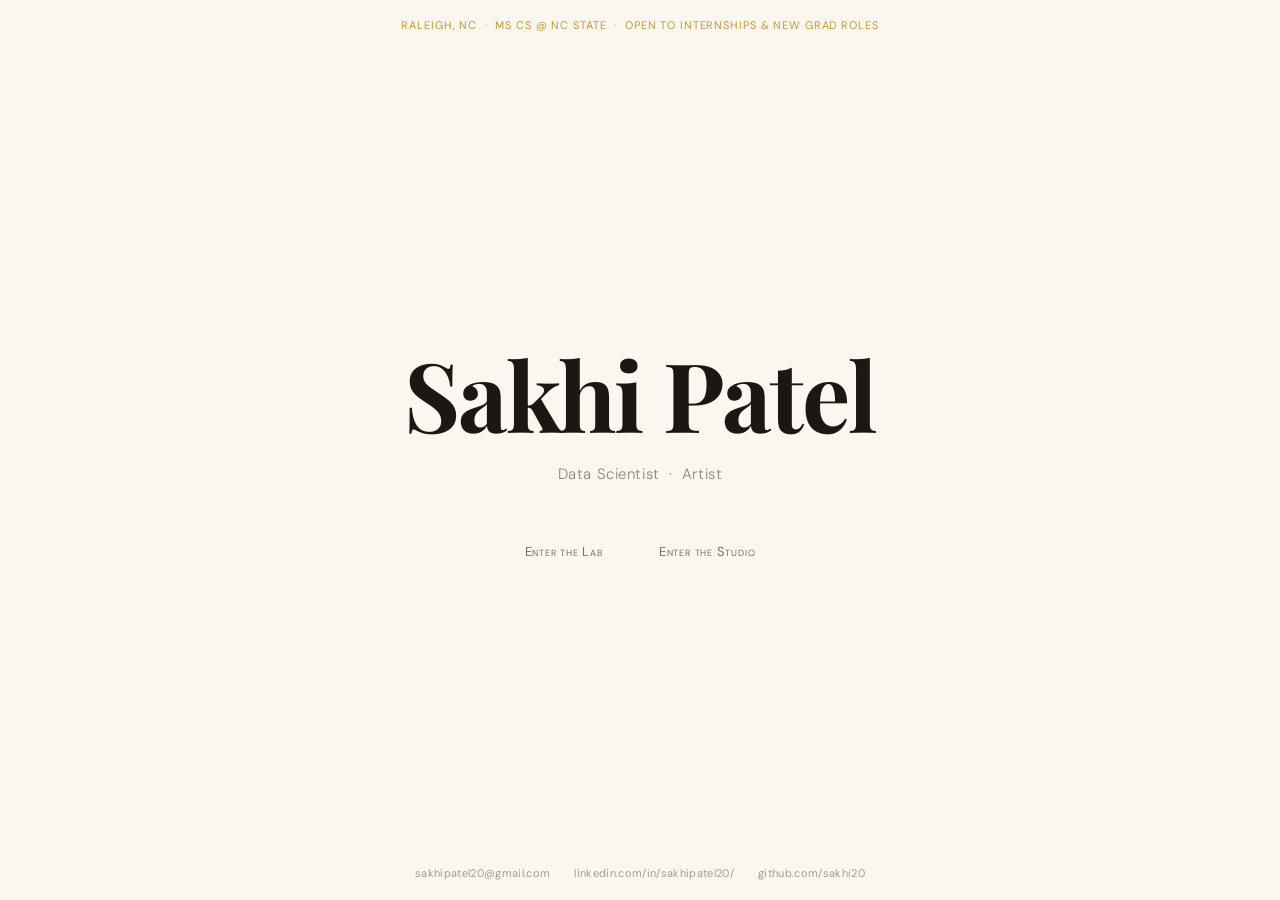
==== index.html @ 4ef80c98 "Initial portfolio site — landing, lab, studio Three-world static portfolio: typographic landing page" ====
<!DOCTYPE html>
<html lang="en">
<head>
  <meta charset="UTF-8" />
  <meta name="viewport" content="width=device-width, initial-scale=1.0" />
  <title>Sakhi Patel</title>

  <!-- Preload fonts -->
  <link rel="preconnect" href="https://fonts.googleapis.com" />
  <link rel="preconnect" href="https://fonts.gstatic.com" crossorigin />
  <link
    rel="preload"
    as="style"
    href="https://fonts.googleapis.com/css2?family=Playfair+Display:wght@400;700&family=DM+Sans:wght@300;400;500&display=swap"
  />
  <link
    href="https://fonts.googleapis.com/css2?family=Playfair+Display:wght@400;700&family=DM+Sans:wght@300;400;500&display=swap"
    rel="stylesheet"
  />

  <link rel="stylesheet" href="./css/base.css" />
  <link rel="stylesheet" href="./css/landing.css" />
</head>
<body>

  <!-- Page transition overlay -->
  <div class="page-overlay" id="page-overlay"></div>

  <!-- Status bar -->
  <header class="status-bar">
    Raleigh, NC &nbsp;·&nbsp; MS CS @ NC State &nbsp;·&nbsp; Open to Internships &amp; New Grad Roles
  </header>

  <!-- Main content -->
  <main class="landing-main">
    <h1 class="landing-name" id="landing-name">Sakhi Patel</h1>
    <p class="landing-subtitle" id="landing-subtitle">Data Scientist &nbsp;·&nbsp; Artist</p>

    <nav class="landing-nav" id="landing-nav">
      <a
        href="./lab.html"
        class="landing-nav-link"
        id="link-lab"
        data-dest="lab"
      >Enter the Lab</a>
      <a
        href="./studio.html"
        class="landing-nav-link"
        id="link-studio"
        data-dest="studio"
      >Enter the Studio</a>
    </nav>
  </main>

  <!-- Footer -->
  <footer class="landing-footer">
    <a href="mailto:sakhipatel20@gmail.com">sakhipatel20@gmail.com</a>
    <a href="https://linkedin.com/in/sakhipatel20/" target="_blank" rel="noopener">linkedin.com/in/sakhipatel20/</a>
    <a href="https://github.com/sakhi20" target="_blank" rel="noopener">github.com/sakhi20</a>
  </footer>

  <!-- GSAP -->
  <script src="https://cdnjs.cloudflare.com/ajax/libs/gsap/3.12.2/gsap.min.js"></script>
  <script src="./js/landing.js"></script>
</body>
</html>
---- css/base.css ----
/* ─── CSS Custom Properties ─────────────────────────────────────────────── */
:root {
  /* Shared */
  --gold: #C49A2A;
  --gold-faint: rgba(196, 154, 42, 0.15);
  --gold-border: rgba(196, 154, 42, 0.2);

  /* Landing */
  --landing-bg: #FAF6F0;
  --landing-text: #1A1714;

  /* Lab */
  --lab-bg: #0D0C0B;
  --lab-card: #161514;
  --lab-text: #E8E0D0;
  --lab-muted: #9A9080;

  /* Studio */
  --studio-bg: #FDF0F0;
  --studio-card: #FFFFFF;
  --studio-text: #4A3535;
  --studio-muted: #B08080;
  --studio-accent: #C49A2A;
}

/* ─── Reset ─────────────────────────────────────────────────────────────── */
*, *::before, *::after {
  box-sizing: border-box;
  margin: 0;
  padding: 0;
}

html {
  scroll-behavior: smooth;
}

body {
  -webkit-font-smoothing: antialiased;
  -moz-osx-font-smoothing: grayscale;
  text-rendering: optimizeLegibility;
}

img {
  max-width: 100%;
  display: block;
}

a {
  text-decoration: none;
  color: inherit;
}

ul {
  list-style: none;
}

button {
  cursor: pointer;
  border: none;
  background: none;
  font: inherit;
}

/* ─── Shared Utilities ───────────────────────────────────────────────────── */
.gold-underline-link {
  position: relative;
  display: inline-block;
}

.gold-underline-link::after {
  content: '';
  position: absolute;
  bottom: -2px;
  left: 0;
  width: 100%;
  height: 1px;
  background: var(--gold);
  transform: scaleX(0);
  transform-origin: left;
  transition: transform 0.3s ease;
}

.gold-underline-link:hover::after {
  transform: scaleX(1);
}

/* ─── Scroll Reveal ──────────────────────────────────────────────────────── */
.reveal {
  opacity: 0;
  transform: translateY(24px);
  transition: opacity 0.6s ease, transform 0.6s ease;
}

.reveal.visible {
  opacity: 1;
  transform: translateY(0);
}
---- css/landing.css ----
/* ─── Landing Page ───────────────────────────────────────────────────────── */
body {
  background: var(--landing-bg);
  color: var(--landing-text);
  font-family: 'DM Sans', sans-serif;
  min-height: 100vh;
  overflow-x: hidden;
}

/* ─── Status Bar ─────────────────────────────────────────────────────────── */
.status-bar {
  position: fixed;
  top: 0;
  left: 0;
  right: 0;
  z-index: 100;
  display: flex;
  justify-content: center;
  padding: 18px 24px;
  font-size: 11px;
  font-weight: 400;
  letter-spacing: 0.08em;
  color: var(--gold);
  text-transform: uppercase;
}

/* ─── Main Content ───────────────────────────────────────────────────────── */
.landing-main {
  min-height: 100vh;
  display: flex;
  flex-direction: column;
  align-items: center;
  justify-content: center;
  text-align: center;
  padding: 80px 24px 80px;
}

/* ─── Name ───────────────────────────────────────────────────────────────── */
.landing-name {
  font-family: 'Playfair Display', serif;
  font-size: clamp(56px, 8vw, 96px);
  font-weight: 700;
  color: var(--landing-text);
  letter-spacing: -0.02em;
  line-height: 1.05;
  opacity: 0;
  transform: translateY(20px);
}

/* ─── Subtitle ───────────────────────────────────────────────────────────── */
.landing-subtitle {
  margin-top: 20px;
  font-size: 15px;
  font-weight: 300;
  color: rgba(26, 23, 20, 0.5);
  letter-spacing: 0.04em;
  opacity: 0;
  transform: translateY(20px);
}

/* ─── Navigation Links ───────────────────────────────────────────────────── */
.landing-nav {
  display: flex;
  gap: 56px;
  margin-top: 56px;
  opacity: 0;
  transform: translateY(20px);
}

.landing-nav-link {
  font-size: 13px;
  font-weight: 400;
  font-variant: small-caps;
  letter-spacing: 0.06em;
  color: rgba(26, 23, 20, 0.7);
  position: relative;
  transition: color 0.3s ease;
}

.landing-nav-link::after {
  content: '';
  position: absolute;
  bottom: -3px;
  left: 0;
  width: 100%;
  height: 1.5px;
  background: var(--gold);
  transform: scaleX(0);
  transform-origin: left;
  transition: transform 0.3s ease;
}

.landing-nav-link:hover {
  color: var(--gold);
}

.landing-nav-link:hover::after {
  transform: scaleX(1);
}

/* ─── Contact Footer ─────────────────────────────────────────────────────── */
.landing-footer {
  position: fixed;
  bottom: 0;
  left: 0;
  right: 0;
  display: flex;
  justify-content: center;
  gap: 24px;
  padding: 20px 24px;
  font-size: 11px;
  font-weight: 400;
  color: rgba(26, 23, 20, 0.4);
  letter-spacing: 0.03em;
}

.landing-footer a {
  color: inherit;
  transition: color 0.3s ease;
}

.landing-footer a:hover {
  color: var(--gold);
}

/* ─── Page Transition Overlay ────────────────────────────────────────────── */
.page-overlay {
  position: fixed;
  inset: 0;
  pointer-events: none;
  opacity: 0;
  z-index: 1000;
  transition: background 0.6s ease;
}

/* ─── Mobile ─────────────────────────────────────────────────────────────── */
@media (max-width: 768px) {
  .landing-nav {
    flex-direction: column;
    gap: 28px;
    align-items: center;
  }

  .landing-footer {
    flex-direction: column;
    align-items: center;
    gap: 8px;
  }
}
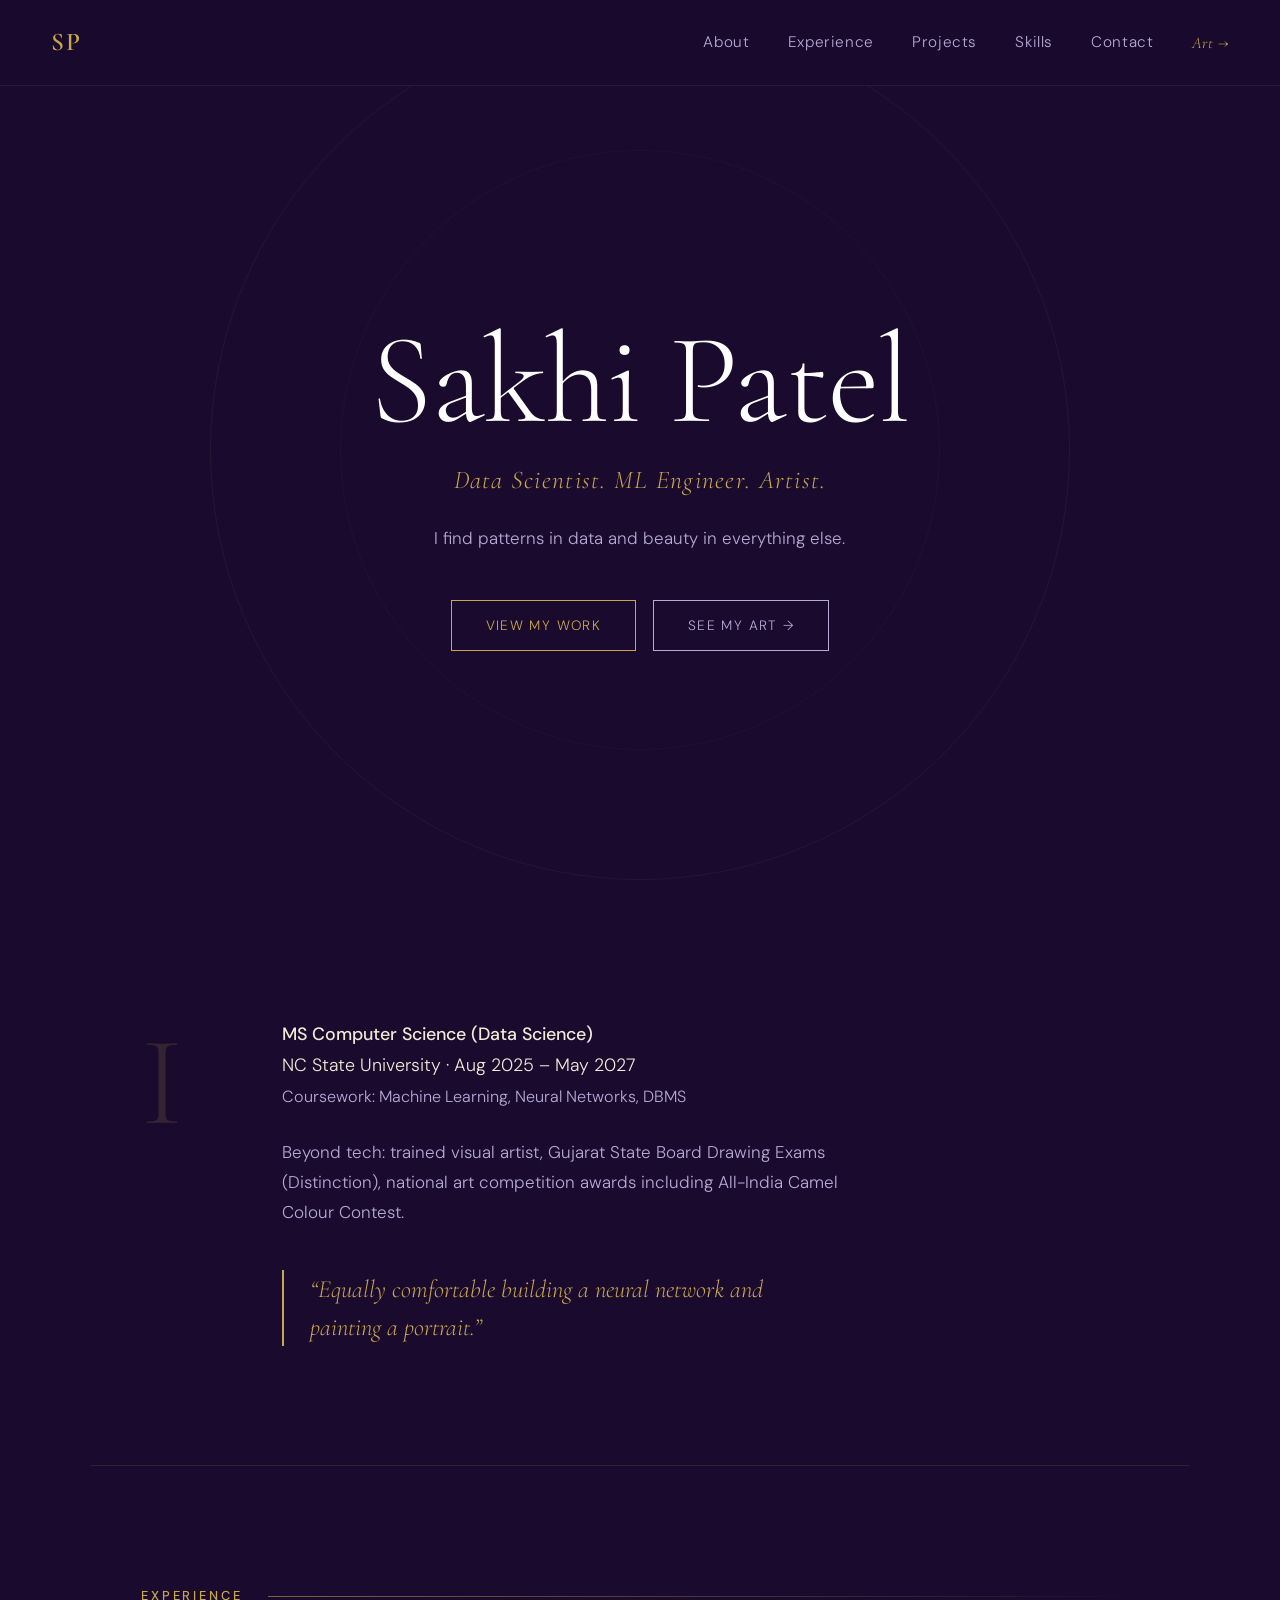
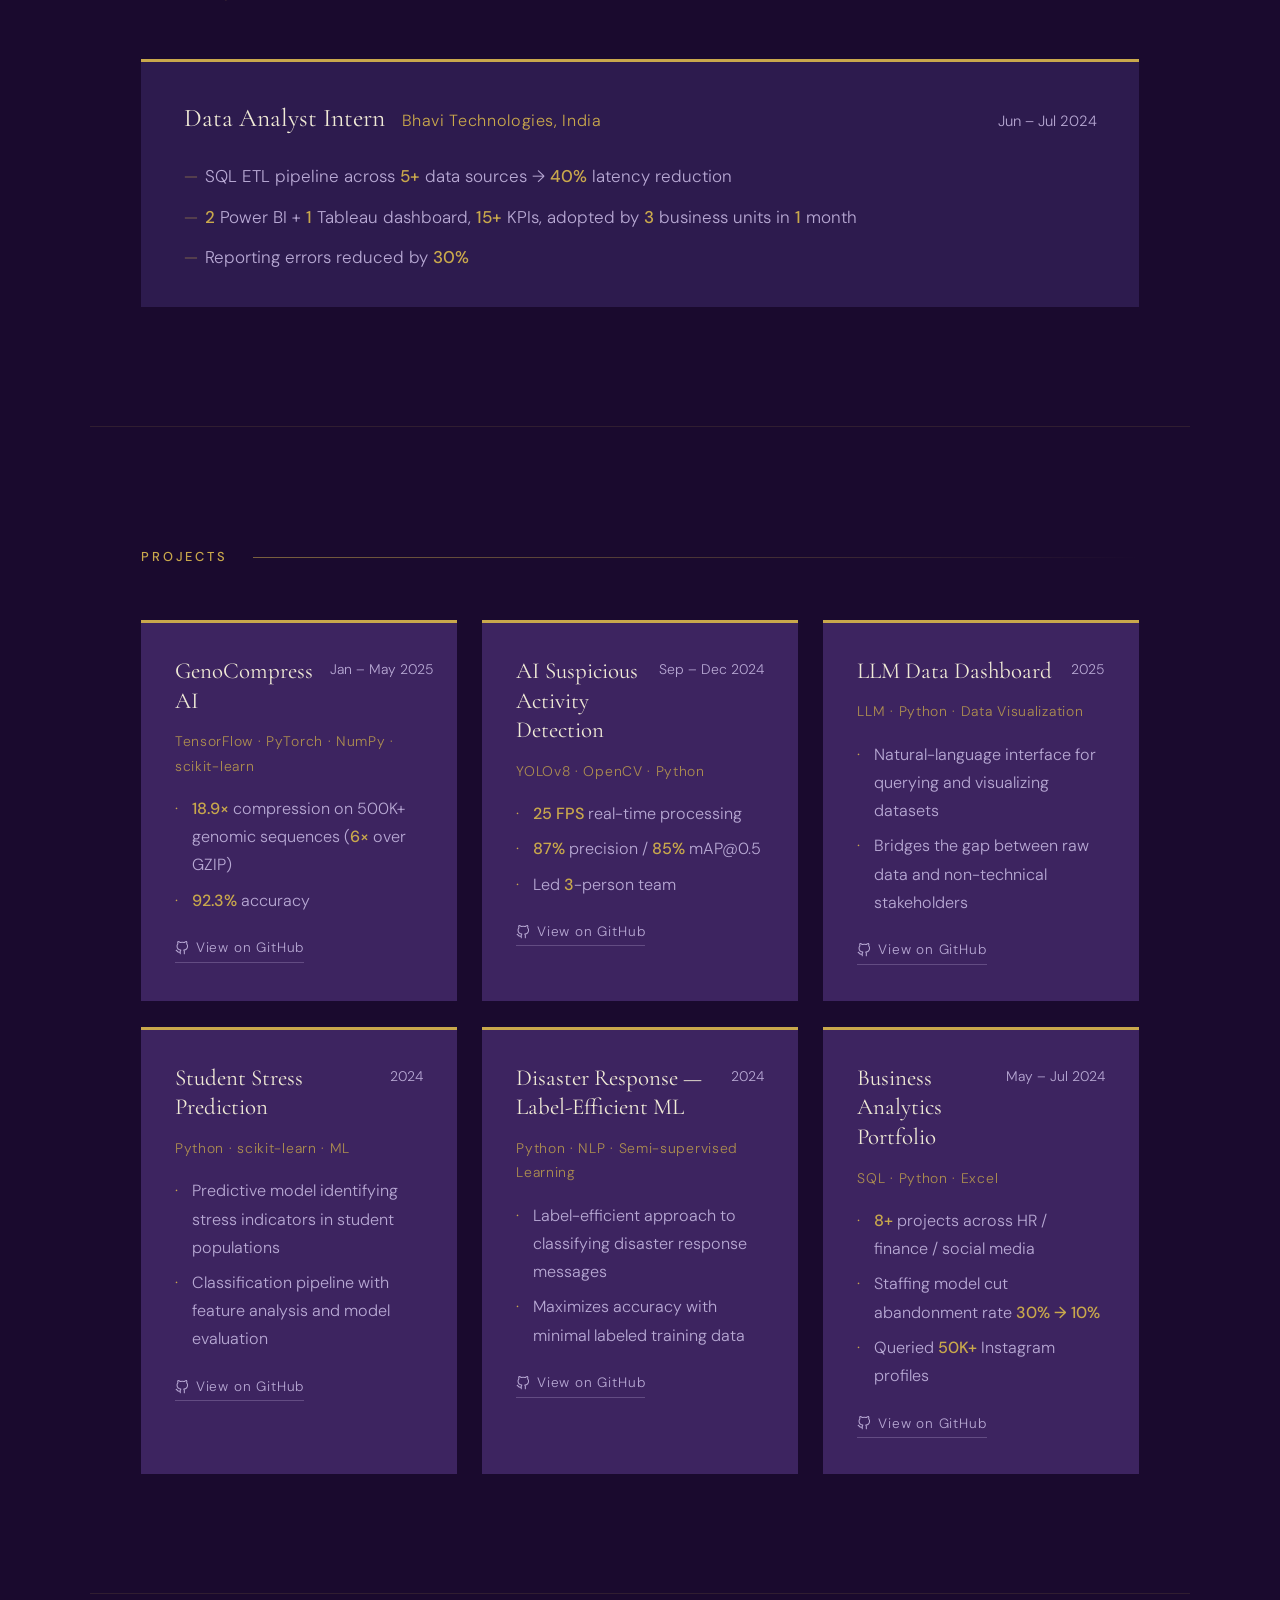
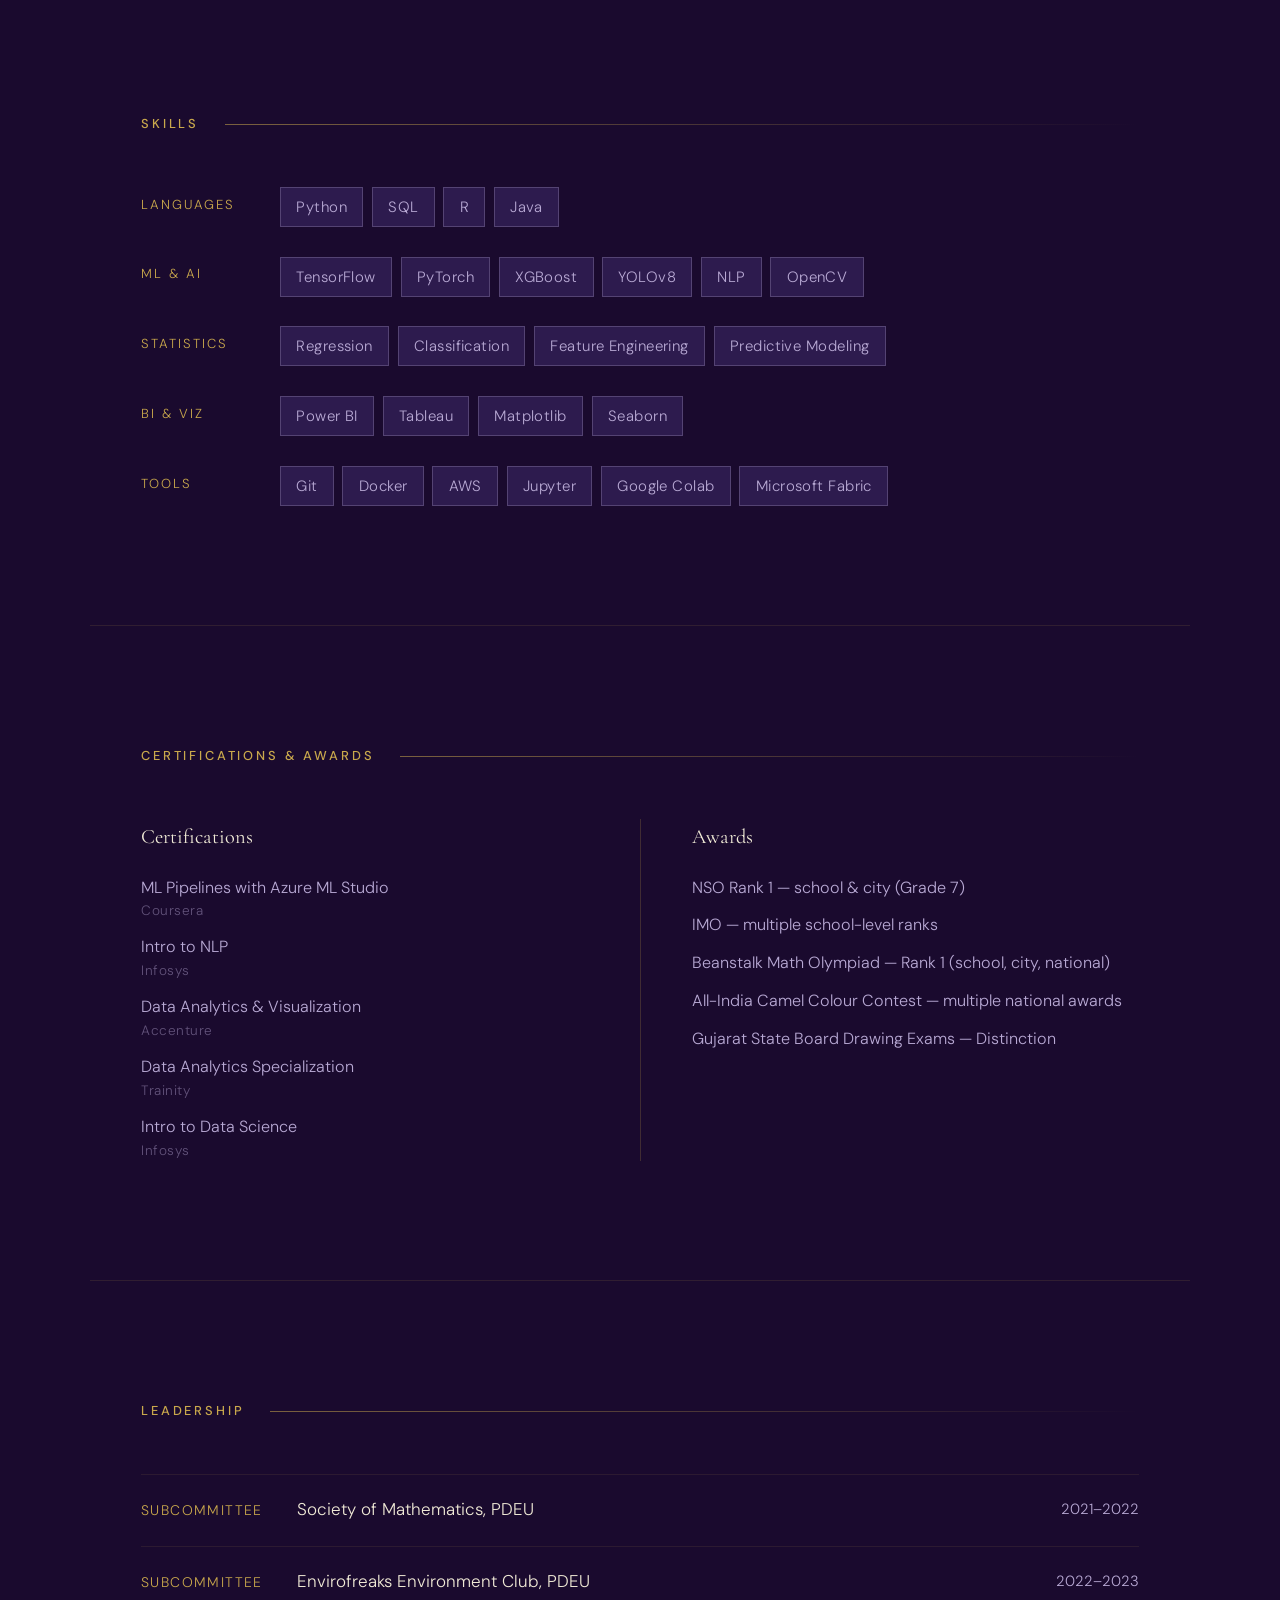
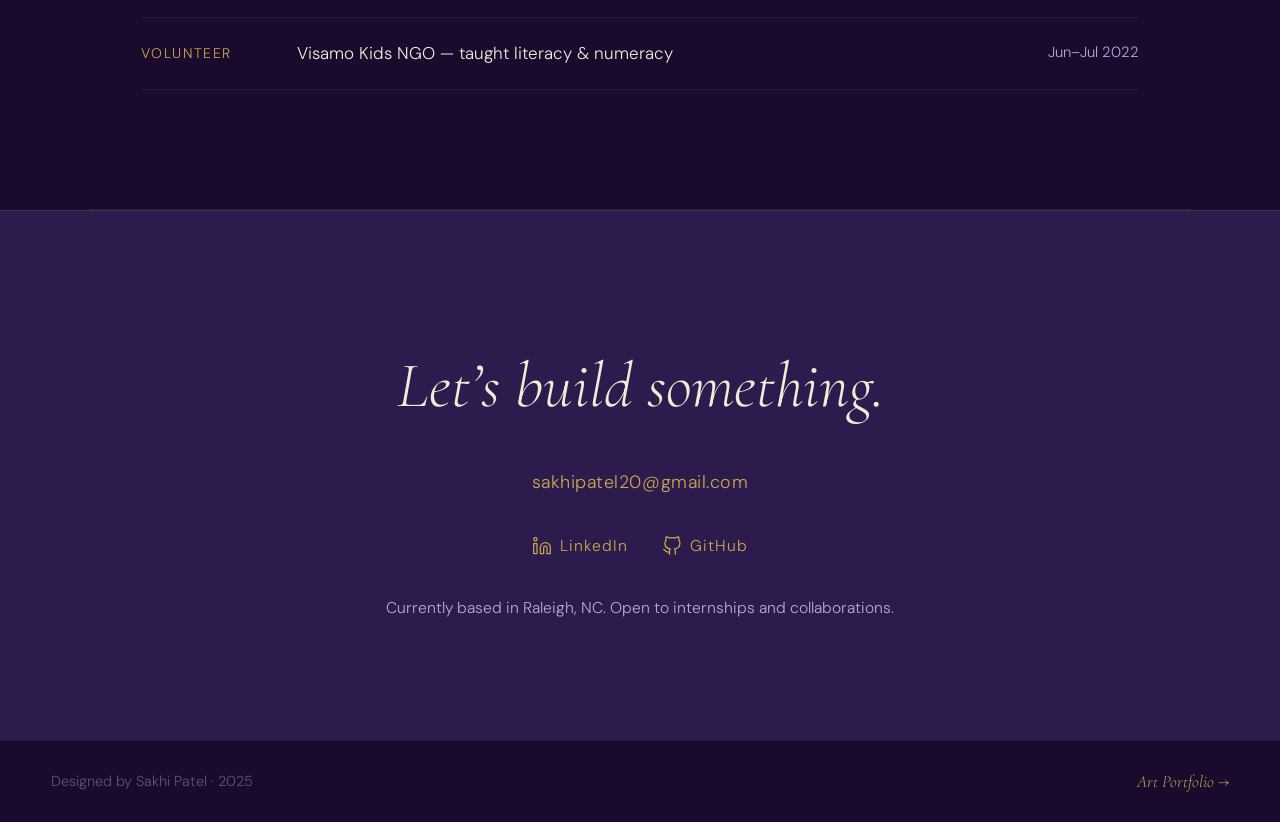
==== commit b1c84611: "Rebuild portfolio — two-page site (tech + art)" ====
--- a/index.html
+++ b/index.html
@@ -1,66 +1,312 @@
 <!DOCTYPE html>
 <html lang="en">
 <head>
-  <meta charset="UTF-8" />
-  <meta name="viewport" content="width=device-width, initial-scale=1.0" />
-  <title>Sakhi Patel</title>
-
-  <!-- Preload fonts -->
-  <link rel="preconnect" href="https://fonts.googleapis.com" />
-  <link rel="preconnect" href="https://fonts.gstatic.com" crossorigin />
-  <link
-    rel="preload"
-    as="style"
-    href="https://fonts.googleapis.com/css2?family=Playfair+Display:wght@400;700&family=DM+Sans:wght@300;400;500&display=swap"
-  />
-  <link
-    href="https://fonts.googleapis.com/css2?family=Playfair+Display:wght@400;700&family=DM+Sans:wght@300;400;500&display=swap"
-    rel="stylesheet"
-  />
-
-  <link rel="stylesheet" href="./css/base.css" />
-  <link rel="stylesheet" href="./css/landing.css" />
+  <meta charset="UTF-8">
+  <meta name="viewport" content="width=device-width, initial-scale=1.0">
+  <title>Sakhi Patel — Data Scientist & ML Engineer</title>
+  <link rel="preconnect" href="https://fonts.googleapis.com">
+  <link rel="preconnect" href="https://fonts.gstatic.com" crossorigin>
+  <link href="https://fonts.googleapis.com/css2?family=Cormorant+Garamond:ital,wght@0,300;0,400;0,600;1,300;1,400;1,600&family=DM+Sans:ital,wght@0,300;0,400;0,500;1,300&display=swap" rel="stylesheet">
+  <link rel="stylesheet" href="index.css">
 </head>
 <body>
 
-  <!-- Page transition overlay -->
-  <div class="page-overlay" id="page-overlay"></div>
-
-  <!-- Status bar -->
-  <header class="status-bar">
-    Raleigh, NC &nbsp;·&nbsp; MS CS @ NC State &nbsp;·&nbsp; Open to Internships &amp; New Grad Roles
-  </header>
-
-  <!-- Main content -->
-  <main class="landing-main">
-    <h1 class="landing-name" id="landing-name">Sakhi Patel</h1>
-    <p class="landing-subtitle" id="landing-subtitle">Data Scientist &nbsp;·&nbsp; Artist</p>
-
-    <nav class="landing-nav" id="landing-nav">
-      <a
-        href="./lab.html"
-        class="landing-nav-link"
-        id="link-lab"
-        data-dest="lab"
-      >Enter the Lab</a>
-      <a
-        href="./studio.html"
-        class="landing-nav-link"
-        id="link-studio"
-        data-dest="studio"
-      >Enter the Studio</a>
-    </nav>
-  </main>
-
-  <!-- Footer -->
-  <footer class="landing-footer">
-    <a href="mailto:sakhipatel20@gmail.com">sakhipatel20@gmail.com</a>
-    <a href="https://linkedin.com/in/sakhipatel20/" target="_blank" rel="noopener">linkedin.com/in/sakhipatel20/</a>
-    <a href="https://github.com/sakhi20" target="_blank" rel="noopener">github.com/sakhi20</a>
+  <!-- NAV -->
+  <nav class="nav" id="nav">
+    <a href="index.html" class="nav-monogram">SP</a>
+    <div class="nav-links">
+      <a href="#about">About</a>
+      <a href="#experience">Experience</a>
+      <a href="#projects">Projects</a>
+      <a href="#skills">Skills</a>
+      <a href="#contact">Contact</a>
+      <a href="art.html" class="nav-art">Art →</a>
+    </div>
+  </nav>
+
+  <!-- HERO -->
+  <section class="hero" id="home">
+    <div class="hero-bg-circle"></div>
+    <div class="hero-bg-circle hero-bg-circle--2"></div>
+    <div class="hero-content">
+      <h1 class="hero-name">Sakhi Patel</h1>
+      <p class="hero-tagline">Data Scientist. ML Engineer. Artist.</p>
+      <p class="hero-subtitle">I find patterns in data and beauty in everything else.</p>
+      <div class="hero-ctas">
+        <a href="#projects" class="btn btn-primary">View My Work</a>
+        <a href="art.html" class="btn btn-secondary">See My Art →</a>
+      </div>
+    </div>
+  </section>
+
+  <!-- ABOUT -->
+  <section class="section about" id="about">
+    <div class="about-inner">
+      <div class="about-deco" aria-hidden="true">
+        <span class="about-numeral">I</span>
+      </div>
+      <div class="about-text">
+        <p class="about-edu">
+          <strong>MS Computer Science (Data Science)</strong><br>
+          NC State University &middot; Aug 2025 &ndash; May 2027<br>
+          <span class="subtle">Coursework: Machine Learning, Neural Networks, DBMS</span>
+        </p>
+        <p class="about-para">Beyond tech: trained visual artist, Gujarat State Board Drawing Exams (Distinction), national art competition awards including All-India Camel Colour Contest.</p>
+        <blockquote class="pullquote">&ldquo;Equally comfortable building a neural network and painting a portrait.&rdquo;</blockquote>
+      </div>
+    </div>
+  </section>
+
+  <!-- EXPERIENCE -->
+  <section class="section experience" id="experience">
+    <div class="section-label">
+      <span>EXPERIENCE</span>
+      <div class="section-rule"></div>
+    </div>
+    <div class="exp-card reveal">
+      <div class="exp-header">
+        <h3>Data Analyst Intern</h3>
+        <span class="exp-company">Bhavi Technologies, India</span>
+        <span class="exp-date">Jun &ndash; Jul 2024</span>
+      </div>
+      <ul class="exp-list">
+        <li>SQL ETL pipeline across <span class="stat">5+</span> data sources &rarr; <span class="stat">40%</span> latency reduction</li>
+        <li><span class="stat">2</span> Power BI + <span class="stat">1</span> Tableau dashboard, <span class="stat">15+</span> KPIs, adopted by <span class="stat">3</span> business units in <span class="stat">1</span> month</li>
+        <li>Reporting errors reduced by <span class="stat">30%</span></li>
+      </ul>
+    </div>
+  </section>
+
+  <!-- PROJECTS -->
+  <section class="section projects" id="projects">
+    <div class="section-label">
+      <span>PROJECTS</span>
+      <div class="section-rule"></div>
+    </div>
+    <div class="projects-grid">
+
+      <div class="project-card reveal">
+        <div class="project-top">
+          <h3>GenoCompress AI</h3>
+          <span class="project-date">Jan &ndash; May 2025</span>
+        </div>
+        <p class="project-stack">TensorFlow &middot; PyTorch &middot; NumPy &middot; scikit-learn</p>
+        <ul class="project-points">
+          <li><span class="stat">18.9&times;</span> compression on 500K+ genomic sequences (<span class="stat">6&times;</span> over GZIP)</li>
+          <li><span class="stat">92.3%</span> accuracy</li>
+        </ul>
+        <a href="https://github.com/sakhi20/GenoCompress-AI" target="_blank" rel="noopener" class="project-gh">
+          <svg width="14" height="14" viewBox="0 0 24 24" fill="none" stroke="currentColor" stroke-width="1.8" stroke-linecap="round" stroke-linejoin="round"><path d="M9 19c-5 1.5-5-2.5-7-3m14 6v-3.87a3.37 3.37 0 0 0-.94-2.61c3.14-.35 6.44-1.54 6.44-7A5.44 5.44 0 0 0 20 4.77 5.07 5.07 0 0 0 19.91 1S18.73.65 16 2.48a13.38 13.38 0 0 0-7 0C6.27.65 5.09 1 5.09 1A5.07 5.07 0 0 0 5 4.77a5.44 5.44 0 0 0-1.5 3.78c0 5.42 3.3 6.61 6.44 7A3.37 3.37 0 0 0 9 18.13V22"/></svg>
+          View on GitHub
+        </a>
+      </div>
+
+      <div class="project-card reveal">
+        <div class="project-top">
+          <h3>AI Suspicious Activity Detection</h3>
+          <span class="project-date">Sep &ndash; Dec 2024</span>
+        </div>
+        <p class="project-stack">YOLOv8 &middot; OpenCV &middot; Python</p>
+        <ul class="project-points">
+          <li><span class="stat">25 FPS</span> real-time processing</li>
+          <li><span class="stat">87%</span> precision / <span class="stat">85%</span> mAP@0.5</li>
+          <li>Led <span class="stat">3</span>-person team</li>
+        </ul>
+        <a href="https://github.com/sakhi20/AI-Powered-Suspicious-Activity-Detection-System-Using-Computer-Vision" target="_blank" rel="noopener" class="project-gh">
+          <svg width="14" height="14" viewBox="0 0 24 24" fill="none" stroke="currentColor" stroke-width="1.8" stroke-linecap="round" stroke-linejoin="round"><path d="M9 19c-5 1.5-5-2.5-7-3m14 6v-3.87a3.37 3.37 0 0 0-.94-2.61c3.14-.35 6.44-1.54 6.44-7A5.44 5.44 0 0 0 20 4.77 5.07 5.07 0 0 0 19.91 1S18.73.65 16 2.48a13.38 13.38 0 0 0-7 0C6.27.65 5.09 1 5.09 1A5.07 5.07 0 0 0 5 4.77a5.44 5.44 0 0 0-1.5 3.78c0 5.42 3.3 6.61 6.44 7A3.37 3.37 0 0 0 9 18.13V22"/></svg>
+          View on GitHub
+        </a>
+      </div>
+
+      <div class="project-card reveal">
+        <div class="project-top">
+          <h3>LLM Data Dashboard</h3>
+          <span class="project-date">2025</span>
+        </div>
+        <p class="project-stack">LLM &middot; Python &middot; Data Visualization</p>
+        <ul class="project-points">
+          <li>Natural-language interface for querying and visualizing datasets</li>
+          <li>Bridges the gap between raw data and non-technical stakeholders</li>
+        </ul>
+        <a href="https://github.com/sakhi20/llm-data-dashboard" target="_blank" rel="noopener" class="project-gh">
+          <svg width="14" height="14" viewBox="0 0 24 24" fill="none" stroke="currentColor" stroke-width="1.8" stroke-linecap="round" stroke-linejoin="round"><path d="M9 19c-5 1.5-5-2.5-7-3m14 6v-3.87a3.37 3.37 0 0 0-.94-2.61c3.14-.35 6.44-1.54 6.44-7A5.44 5.44 0 0 0 20 4.77 5.07 5.07 0 0 0 19.91 1S18.73.65 16 2.48a13.38 13.38 0 0 0-7 0C6.27.65 5.09 1 5.09 1A5.07 5.07 0 0 0 5 4.77a5.44 5.44 0 0 0-1.5 3.78c0 5.42 3.3 6.61 6.44 7A3.37 3.37 0 0 0 9 18.13V22"/></svg>
+          View on GitHub
+        </a>
+      </div>
+
+      <div class="project-card reveal">
+        <div class="project-top">
+          <h3>Student Stress Prediction</h3>
+          <span class="project-date">2024</span>
+        </div>
+        <p class="project-stack">Python &middot; scikit-learn &middot; ML</p>
+        <ul class="project-points">
+          <li>Predictive model identifying stress indicators in student populations</li>
+          <li>Classification pipeline with feature analysis and model evaluation</li>
+        </ul>
+        <a href="https://github.com/sakhi20/Student-Stress-Prediction" target="_blank" rel="noopener" class="project-gh">
+          <svg width="14" height="14" viewBox="0 0 24 24" fill="none" stroke="currentColor" stroke-width="1.8" stroke-linecap="round" stroke-linejoin="round"><path d="M9 19c-5 1.5-5-2.5-7-3m14 6v-3.87a3.37 3.87 0 0 0-.94-2.61c3.14-.35 6.44-1.54 6.44-7A5.44 5.44 0 0 0 20 4.77 5.07 5.07 0 0 0 19.91 1S18.73.65 16 2.48a13.38 13.38 0 0 0-7 0C6.27.65 5.09 1 5.09 1A5.07 5.07 0 0 0 5 4.77a5.44 5.44 0 0 0-1.5 3.78c0 5.42 3.3 6.61 6.44 7A3.37 3.37 0 0 0 9 18.13V22"/></svg>
+          View on GitHub
+        </a>
+      </div>
+
+      <div class="project-card reveal">
+        <div class="project-top">
+          <h3>Disaster Response — Label-Efficient ML</h3>
+          <span class="project-date">2024</span>
+        </div>
+        <p class="project-stack">Python &middot; NLP &middot; Semi-supervised Learning</p>
+        <ul class="project-points">
+          <li>Label-efficient approach to classifying disaster response messages</li>
+          <li>Maximizes accuracy with minimal labeled training data</li>
+        </ul>
+        <a href="https://github.com/sakhi20/disaster-response-label-efficient" target="_blank" rel="noopener" class="project-gh">
+          <svg width="14" height="14" viewBox="0 0 24 24" fill="none" stroke="currentColor" stroke-width="1.8" stroke-linecap="round" stroke-linejoin="round"><path d="M9 19c-5 1.5-5-2.5-7-3m14 6v-3.87a3.37 3.37 0 0 0-.94-2.61c3.14-.35 6.44-1.54 6.44-7A5.44 5.44 0 0 0 20 4.77 5.07 5.07 0 0 0 19.91 1S18.73.65 16 2.48a13.38 13.38 0 0 0-7 0C6.27.65 5.09 1 5.09 1A5.07 5.07 0 0 0 5 4.77a5.44 5.44 0 0 0-1.5 3.78c0 5.42 3.3 6.61 6.44 7A3.37 3.37 0 0 0 9 18.13V22"/></svg>
+          View on GitHub
+        </a>
+      </div>
+
+      <div class="project-card reveal">
+        <div class="project-top">
+          <h3>Business Analytics Portfolio</h3>
+          <span class="project-date">May &ndash; Jul 2024</span>
+        </div>
+        <p class="project-stack">SQL &middot; Python &middot; Excel</p>
+        <ul class="project-points">
+          <li><span class="stat">8+</span> projects across HR / finance / social media</li>
+          <li>Staffing model cut abandonment rate <span class="stat">30% &rarr; 10%</span></li>
+          <li>Queried <span class="stat">50K+</span> Instagram profiles</li>
+        </ul>
+        <a href="https://github.com/sakhi20/Data-Analytics-Portfolio" target="_blank" rel="noopener" class="project-gh">
+          <svg width="14" height="14" viewBox="0 0 24 24" fill="none" stroke="currentColor" stroke-width="1.8" stroke-linecap="round" stroke-linejoin="round"><path d="M9 19c-5 1.5-5-2.5-7-3m14 6v-3.87a3.37 3.37 0 0 0-.94-2.61c3.14-.35 6.44-1.54 6.44-7A5.44 5.44 0 0 0 20 4.77 5.07 5.07 0 0 0 19.91 1S18.73.65 16 2.48a13.38 13.38 0 0 0-7 0C6.27.65 5.09 1 5.09 1A5.07 5.07 0 0 0 5 4.77a5.44 5.44 0 0 0-1.5 3.78c0 5.42 3.3 6.61 6.44 7A3.37 3.37 0 0 0 9 18.13V22"/></svg>
+          View on GitHub
+        </a>
+      </div>
+
+    </div>
+  </section>
+
+  <!-- SKILLS -->
+  <section class="section skills" id="skills">
+    <div class="section-label">
+      <span>SKILLS</span>
+      <div class="section-rule"></div>
+    </div>
+    <div class="skills-groups">
+      <div class="skill-group reveal">
+        <span class="skill-group-label">Languages</span>
+        <div class="skill-tags">
+          <span>Python</span><span>SQL</span><span>R</span><span>Java</span>
+        </div>
+      </div>
+      <div class="skill-group reveal">
+        <span class="skill-group-label">ML &amp; AI</span>
+        <div class="skill-tags">
+          <span>TensorFlow</span><span>PyTorch</span><span>XGBoost</span><span>YOLOv8</span><span>NLP</span><span>OpenCV</span>
+        </div>
+      </div>
+      <div class="skill-group reveal">
+        <span class="skill-group-label">Statistics</span>
+        <div class="skill-tags">
+          <span>Regression</span><span>Classification</span><span>Feature Engineering</span><span>Predictive Modeling</span>
+        </div>
+      </div>
+      <div class="skill-group reveal">
+        <span class="skill-group-label">BI &amp; Viz</span>
+        <div class="skill-tags">
+          <span>Power BI</span><span>Tableau</span><span>Matplotlib</span><span>Seaborn</span>
+        </div>
+      </div>
+      <div class="skill-group reveal">
+        <span class="skill-group-label">Tools</span>
+        <div class="skill-tags">
+          <span>Git</span><span>Docker</span><span>AWS</span><span>Jupyter</span><span>Google Colab</span><span>Microsoft Fabric</span>
+        </div>
+      </div>
+    </div>
+  </section>
+
+  <!-- CERTIFICATIONS & AWARDS -->
+  <section class="section certs" id="certs">
+    <div class="section-label">
+      <span>CERTIFICATIONS &amp; AWARDS</span>
+      <div class="section-rule"></div>
+    </div>
+    <div class="certs-grid">
+      <div class="certs-col reveal">
+        <h4 class="certs-col-title">Certifications</h4>
+        <ul class="certs-list">
+          <li>ML Pipelines with Azure ML Studio <span class="cert-src">Coursera</span></li>
+          <li>Intro to NLP <span class="cert-src">Infosys</span></li>
+          <li>Data Analytics &amp; Visualization <span class="cert-src">Accenture</span></li>
+          <li>Data Analytics Specialization <span class="cert-src">Trainity</span></li>
+          <li>Intro to Data Science <span class="cert-src">Infosys</span></li>
+        </ul>
+      </div>
+      <div class="certs-divider" aria-hidden="true"></div>
+      <div class="certs-col reveal">
+        <h4 class="certs-col-title">Awards</h4>
+        <ul class="certs-list">
+          <li>NSO Rank 1 &mdash; school &amp; city (Grade 7)</li>
+          <li>IMO &mdash; multiple school-level ranks</li>
+          <li>Beanstalk Math Olympiad &mdash; Rank 1 (school, city, national)</li>
+          <li>All-India Camel Colour Contest &mdash; multiple national awards</li>
+          <li>Gujarat State Board Drawing Exams &mdash; Distinction</li>
+        </ul>
+      </div>
+    </div>
+  </section>
+
+  <!-- LEADERSHIP -->
+  <section class="section leadership" id="leadership">
+    <div class="section-label">
+      <span>LEADERSHIP</span>
+      <div class="section-rule"></div>
+    </div>
+    <div class="leadership-items">
+      <div class="leadership-item reveal">
+        <span class="leadership-role">Subcommittee</span>
+        <span class="leadership-org">Society of Mathematics, PDEU</span>
+        <span class="leadership-date">2021&ndash;2022</span>
+      </div>
+      <div class="leadership-item reveal">
+        <span class="leadership-role">Subcommittee</span>
+        <span class="leadership-org">Envirofreaks Environment Club, PDEU</span>
+        <span class="leadership-date">2022&ndash;2023</span>
+      </div>
+      <div class="leadership-item reveal">
+        <span class="leadership-role">Volunteer</span>
+        <span class="leadership-org">Visamo Kids NGO &mdash; taught literacy &amp; numeracy</span>
+        <span class="leadership-date">Jun&ndash;Jul 2022</span>
+      </div>
+    </div>
+  </section>
+
+  <!-- CONTACT -->
+  <section class="contact" id="contact">
+    <div class="contact-inner">
+      <h2 class="contact-heading">Let&rsquo;s build something.</h2>
+      <a href="mailto:sakhipatel20@gmail.com" class="contact-email">sakhipatel20@gmail.com</a>
+      <div class="contact-links">
+        <a href="https://linkedin.com/in/sakhipatel20/" target="_blank" rel="noopener" class="contact-icon" aria-label="LinkedIn">
+          <svg width="20" height="20" viewBox="0 0 24 24" fill="none" stroke="currentColor" stroke-width="1.5" stroke-linecap="round" stroke-linejoin="round"><path d="M16 8a6 6 0 0 1 6 6v7h-4v-7a2 2 0 0 0-2-2 2 2 0 0 0-2 2v7h-4v-7a6 6 0 0 1 6-6z"/><rect x="2" y="9" width="4" height="12"/><circle cx="4" cy="4" r="2"/></svg>
+          LinkedIn
+        </a>
+        <a href="https://github.com/sakhi20" target="_blank" rel="noopener" class="contact-icon" aria-label="GitHub">
+          <svg width="20" height="20" viewBox="0 0 24 24" fill="none" stroke="currentColor" stroke-width="1.5" stroke-linecap="round" stroke-linejoin="round"><path d="M9 19c-5 1.5-5-2.5-7-3m14 6v-3.87a3.37 3.37 0 0 0-.94-2.61c3.14-.35 6.44-1.54 6.44-7A5.44 5.44 0 0 0 20 4.77 5.07 5.07 0 0 0 19.91 1S18.73.65 16 2.48a13.38 13.38 0 0 0-7 0C6.27.65 5.09 1 5.09 1A5.07 5.07 0 0 0 5 4.77a5.44 5.44 0 0 0-1.5 3.78c0 5.42 3.3 6.61 6.44 7A3.37 3.37 0 0 0 9 18.13V22"/></svg>
+          GitHub
+        </a>
+      </div>
+      <p class="contact-note">Currently based in Raleigh, NC. Open to internships and collaborations.</p>
+    </div>
+  </section>
+
+  <!-- FOOTER -->
+  <footer class="footer">
+    <span>Designed by Sakhi Patel &middot; 2025</span>
+    <a href="art.html" class="footer-art">Art Portfolio &rarr;</a>
   </footer>
 
-  <!-- GSAP -->
-  <script src="https://cdnjs.cloudflare.com/ajax/libs/gsap/3.12.2/gsap.min.js"></script>
-  <script src="./js/landing.js"></script>
+  <script src="index.js"></script>
 </body>
 </html>
--- a/index.css
+++ b/index.css
@@ -0,0 +1,611 @@
+/* ── RESET ──────────────────────────────────────── */
+*, *::before, *::after { box-sizing: border-box; margin: 0; padding: 0; }
+
+:root {
+  --bg:       #1a0a2e;
+  --bg2:      #2d1b4e;
+  --bg3:      #3d2460;
+  --gold:     #c9a84c;
+  --gold2:    #e8c96d;
+  --lavender: #b8a9d4;
+  --cream:    #f0ead6;
+  --white:    #ffffff;
+}
+
+html {
+  scroll-behavior: smooth;
+  font-size: 17px;
+}
+
+body {
+  background-color: var(--bg);
+  color: var(--cream);
+  font-family: 'DM Sans', sans-serif;
+  font-weight: 300;
+  line-height: 1.75;
+  overflow-x: hidden;
+}
+
+
+/* ── NAVIGATION ─────────────────────────────────── */
+.nav {
+  position: fixed;
+  top: 0; left: 0; right: 0;
+  z-index: 100;
+  display: flex;
+  align-items: center;
+  justify-content: space-between;
+  padding: 1.2rem 3rem;
+  background: rgba(26, 10, 46, 0.88);
+  backdrop-filter: blur(14px);
+  -webkit-backdrop-filter: blur(14px);
+  border-bottom: 1px solid rgba(201, 168, 76, 0.1);
+  transition: background 0.3s;
+}
+
+.nav-monogram {
+  font-family: 'Cormorant Garamond', serif;
+  font-size: 1.5rem;
+  font-weight: 600;
+  color: var(--gold);
+  text-decoration: none;
+  letter-spacing: 0.08em;
+  transition: opacity 0.3s;
+}
+.nav-monogram:hover { opacity: 0.75; }
+
+.nav-links {
+  display: flex;
+  align-items: center;
+  gap: 2.25rem;
+}
+
+.nav-links a {
+  color: var(--lavender);
+  text-decoration: none;
+  font-size: 0.9rem;
+  letter-spacing: 0.04em;
+  transition: color 0.25s;
+}
+.nav-links a:hover { color: var(--gold); }
+
+.nav-art {
+  font-family: 'Cormorant Garamond', serif !important;
+  font-style: italic;
+  font-size: 0.95rem !important;
+  color: var(--gold) !important;
+  text-decoration: underline;
+  text-underline-offset: 3px;
+}
+
+/* ── HERO ───────────────────────────────────────── */
+.hero {
+  position: relative;
+  min-height: 100vh;
+  display: flex;
+  align-items: center;
+  justify-content: center;
+  text-align: center;
+  z-index: 1;
+  padding: 9rem 2rem 5rem;
+}
+
+.hero-bg-circle {
+  position: absolute;
+  width: 72vw;
+  height: 72vw;
+  max-width: 860px;
+  max-height: 860px;
+  border-radius: 50%;
+  border: 1px solid rgba(201, 168, 76, 0.07);
+  top: 50%;
+  left: 50%;
+  transform: translate(-50%, -50%);
+  pointer-events: none;
+}
+.hero-bg-circle--2 {
+  width: 50vw;
+  height: 50vw;
+  max-width: 600px;
+  max-height: 600px;
+  border-color: rgba(201, 168, 76, 0.04);
+}
+
+.hero-content { position: relative; z-index: 1; }
+
+.hero-name {
+  font-family: 'Cormorant Garamond', serif;
+  font-size: clamp(4rem, 10vw, 8rem);
+  font-weight: 300;
+  color: var(--white);
+  letter-spacing: -0.01em;
+  line-height: 1.0;
+  margin-bottom: 0.8rem;
+}
+
+.hero-tagline {
+  font-family: 'Cormorant Garamond', serif;
+  font-style: italic;
+  font-size: clamp(1.1rem, 2.5vw, 1.5rem);
+  color: var(--gold);
+  letter-spacing: 0.05em;
+  margin-bottom: 1.25rem;
+}
+
+.hero-subtitle {
+  color: var(--lavender);
+  font-size: 1rem;
+  max-width: 460px;
+  margin: 0 auto 2.75rem;
+  line-height: 1.7;
+}
+
+.hero-ctas {
+  display: flex;
+  gap: 1rem;
+  justify-content: center;
+  flex-wrap: wrap;
+}
+
+.btn {
+  display: inline-block;
+  padding: 0.75rem 2rem;
+  font-family: 'DM Sans', sans-serif;
+  font-size: 0.8rem;
+  letter-spacing: 0.1em;
+  text-decoration: none;
+  text-transform: uppercase;
+  transition: all 0.3s ease;
+}
+.btn-primary {
+  border: 1.5px solid var(--gold);
+  color: var(--gold);
+  background: transparent;
+}
+.btn-primary:hover {
+  background: var(--gold);
+  color: var(--bg);
+}
+.btn-secondary {
+  border: 1.5px solid var(--lavender);
+  color: var(--lavender);
+  background: transparent;
+}
+.btn-secondary:hover {
+  border-color: var(--gold);
+  color: var(--gold);
+}
+
+/* ── SECTIONS ───────────────────────────────────── */
+.section {
+  position: relative;
+  z-index: 1;
+  max-width: 1100px;
+  margin: 0 auto;
+  padding: 7rem 3rem;
+  border-bottom: 1px solid rgba(201, 168, 76, 0.12);
+}
+
+.section-label {
+  display: flex;
+  align-items: center;
+  gap: 1.5rem;
+  margin-bottom: 3rem;
+}
+.section-label span {
+  font-size: 0.76rem;
+  letter-spacing: 0.22em;
+  color: var(--gold);
+  font-weight: 500;
+  white-space: nowrap;
+}
+.section-rule {
+  flex: 1;
+  height: 1px;
+  background: linear-gradient(to right, rgba(201,168,76,0.55), transparent);
+}
+
+/* ── REVEAL ANIMATION ───────────────────────────── */
+.reveal {
+  opacity: 0;
+  transform: translateY(22px);
+  transition: opacity 0.7s ease, transform 0.7s ease;
+}
+.reveal.visible {
+  opacity: 1;
+  transform: translateY(0);
+}
+
+/* ── ABOUT ──────────────────────────────────────── */
+.about-inner {
+  display: grid;
+  grid-template-columns: 90px 1fr;
+  gap: 3rem;
+  align-items: start;
+}
+
+.about-numeral {
+  font-family: 'Cormorant Garamond', serif;
+  font-size: 7.5rem;
+  font-weight: 300;
+  color: rgba(201, 168, 76, 0.16);
+  line-height: 1;
+  user-select: none;
+  padding-top: 0.25rem;
+}
+
+.about-edu {
+  margin-bottom: 1.5rem;
+  font-size: 1.05rem;
+}
+.about-edu strong { color: var(--cream); font-weight: 500; }
+.subtle { color: var(--lavender); font-size: 0.95rem; }
+
+.about-para {
+  color: var(--lavender);
+  font-size: 1rem;
+  margin-bottom: 2.5rem;
+  max-width: 600px;
+}
+
+.pullquote {
+  font-family: 'Cormorant Garamond', serif;
+  font-style: italic;
+  font-size: clamp(1.15rem, 2vw, 1.45rem);
+  color: var(--gold);
+  border-left: 2px solid var(--gold);
+  padding-left: 1.5rem;
+  line-height: 1.55;
+  max-width: 540px;
+}
+
+/* ── EXPERIENCE ─────────────────────────────────── */
+.exp-card {
+  background: var(--bg2);
+  border-top: 3px solid var(--gold);
+  padding: 2rem 2.5rem;
+  transition: box-shadow 0.35s;
+}
+.exp-card:hover {
+  box-shadow: 0 8px 40px rgba(201, 168, 76, 0.1);
+}
+
+.exp-header {
+  display: flex;
+  align-items: baseline;
+  flex-wrap: wrap;
+  gap: 1rem;
+  margin-bottom: 1.25rem;
+}
+.exp-header h3 {
+  font-family: 'Cormorant Garamond', serif;
+  font-size: 1.5rem;
+  font-weight: 400;
+  color: var(--cream);
+}
+.exp-company {
+  color: var(--gold);
+  font-size: 0.95rem;
+  letter-spacing: 0.04em;
+}
+.exp-date {
+  color: var(--lavender);
+  font-size: 0.87rem;
+  margin-left: auto;
+}
+
+.exp-list {
+  list-style: none;
+  display: flex;
+  flex-direction: column;
+  gap: 0.65rem;
+}
+.exp-list li {
+  color: var(--lavender);
+  font-size: 1rem;
+  padding-left: 1.25rem;
+  position: relative;
+}
+.exp-list li::before {
+  content: '—';
+  position: absolute;
+  left: 0;
+  color: var(--gold);
+  opacity: 0.5;
+}
+
+.stat {
+  color: var(--gold);
+  font-weight: 500;
+}
+
+/* ── PROJECTS ───────────────────────────────────── */
+.projects-grid {
+  display: grid;
+  grid-template-columns: repeat(auto-fit, minmax(300px, 1fr));
+  gap: 1.5rem;
+}
+
+.project-card {
+  background: var(--bg3);
+  border-top: 3px solid var(--gold);
+  padding: 2rem;
+  transition: box-shadow 0.35s, transform 0.35s;
+}
+.project-card:hover {
+  transform: translateY(-4px);
+  box-shadow: 0 14px 40px rgba(201, 168, 76, 0.13);
+}
+
+.project-top {
+  display: flex;
+  justify-content: space-between;
+  align-items: flex-start;
+  gap: 1rem;
+  margin-bottom: 0.75rem;
+}
+.project-top h3 {
+  font-family: 'Cormorant Garamond', serif;
+  font-size: 1.35rem;
+  font-weight: 400;
+  color: var(--cream);
+  line-height: 1.3;
+}
+.project-date {
+  color: var(--lavender);
+  font-size: 0.82rem;
+  white-space: nowrap;
+  flex-shrink: 0;
+}
+
+.project-stack {
+  color: var(--gold);
+  font-size: 0.82rem;
+  letter-spacing: 0.05em;
+  margin-bottom: 1rem;
+  opacity: 0.8;
+}
+
+.project-points {
+  list-style: none;
+  display: flex;
+  flex-direction: column;
+  gap: 0.4rem;
+}
+.project-points li {
+  color: var(--lavender);
+  font-size: 0.95rem;
+  padding-left: 1rem;
+  position: relative;
+}
+.project-points li::before {
+  content: '·';
+  position: absolute;
+  left: 0;
+  color: var(--gold);
+}
+
+.project-gh {
+  display: inline-flex;
+  align-items: center;
+  gap: 0.4rem;
+  margin-top: 1.25rem;
+  font-size: 0.8rem;
+  letter-spacing: 0.06em;
+  color: var(--lavender);
+  text-decoration: none;
+  border-bottom: 1px solid rgba(184, 169, 212, 0.3);
+  padding-bottom: 0.1rem;
+  transition: color 0.25s, border-color 0.25s;
+}
+.project-gh:hover {
+  color: var(--gold);
+  border-color: var(--gold);
+}
+
+/* ── SKILLS ─────────────────────────────────────── */
+.skills-groups {
+  display: flex;
+  flex-direction: column;
+  gap: 1.75rem;
+}
+
+.skill-group {
+  display: flex;
+  align-items: flex-start;
+  gap: 2rem;
+}
+
+.skill-group-label {
+  font-size: 0.77rem;
+  letter-spacing: 0.15em;
+  color: var(--gold);
+  text-transform: uppercase;
+  min-width: 105px;
+  padding-top: 0.4rem;
+  flex-shrink: 0;
+}
+
+.skill-tags {
+  display: flex;
+  flex-wrap: wrap;
+  gap: 0.5rem;
+}
+.skill-tags span {
+  display: inline-block;
+  padding: 0.35rem 0.9rem;
+  background: var(--bg2);
+  border: 1px solid rgba(184, 169, 212, 0.28);
+  color: var(--lavender);
+  font-size: 0.88rem;
+  letter-spacing: 0.03em;
+  transition: border-color 0.25s, color 0.25s;
+  cursor: default;
+}
+.skill-tags span:hover {
+  border-color: var(--gold);
+  color: var(--gold);
+}
+
+/* ── CERTIFICATIONS & AWARDS ────────────────────── */
+.certs-grid {
+  display: grid;
+  grid-template-columns: 1fr 1px 1fr;
+  gap: 3rem;
+  align-items: start;
+}
+.certs-divider {
+  background: rgba(201, 168, 76, 0.22);
+  align-self: stretch;
+}
+.certs-col-title {
+  font-family: 'Cormorant Garamond', serif;
+  font-size: 1.2rem;
+  font-weight: 400;
+  color: var(--cream);
+  margin-bottom: 1.25rem;
+}
+.certs-list {
+  list-style: none;
+  display: flex;
+  flex-direction: column;
+  gap: 0.8rem;
+}
+.certs-list li {
+  color: var(--lavender);
+  font-size: 0.95rem;
+  line-height: 1.5;
+}
+.cert-src {
+  display: block;
+  font-size: 0.8rem;
+  color: rgba(184, 169, 212, 0.45);
+  letter-spacing: 0.04em;
+  margin-top: 0.1rem;
+}
+
+/* ── LEADERSHIP ─────────────────────────────────── */
+.leadership-items {
+  display: flex;
+  flex-direction: column;
+}
+.leadership-item {
+  display: grid;
+  grid-template-columns: 130px 1fr auto;
+  gap: 1.5rem;
+  align-items: center;
+  padding: 1.2rem 0;
+  border-bottom: 1px solid rgba(201, 168, 76, 0.1);
+}
+.leadership-item:first-child { border-top: 1px solid rgba(201, 168, 76, 0.1); }
+.leadership-role {
+  color: var(--gold);
+  font-size: 0.82rem;
+  letter-spacing: 0.1em;
+  text-transform: uppercase;
+}
+.leadership-org { color: var(--cream); font-size: 1rem; }
+.leadership-date { color: var(--lavender); font-size: 0.87rem; white-space: nowrap; }
+
+/* ── CONTACT ────────────────────────────────────── */
+.contact {
+  position: relative;
+  z-index: 1;
+  background: var(--bg2);
+  text-align: center;
+  padding: 7rem 3rem;
+  border-top: 1px solid rgba(201, 168, 76, 0.12);
+}
+.contact-inner { max-width: 580px; margin: 0 auto; }
+
+.contact-heading {
+  font-family: 'Cormorant Garamond', serif;
+  font-style: italic;
+  font-size: clamp(2.5rem, 5vw, 4rem);
+  font-weight: 300;
+  color: var(--cream);
+  margin-bottom: 1.5rem;
+}
+
+.contact-email {
+  display: block;
+  font-size: 1.05rem;
+  color: var(--gold);
+  text-decoration: none;
+  letter-spacing: 0.03em;
+  margin-bottom: 2rem;
+  transition: color 0.25s;
+}
+.contact-email:hover { color: var(--gold2); }
+
+.contact-links {
+  display: flex;
+  justify-content: center;
+  gap: 2rem;
+  margin-bottom: 2rem;
+}
+.contact-icon {
+  display: flex;
+  align-items: center;
+  gap: 0.5rem;
+  color: var(--gold);
+  text-decoration: none;
+  font-size: 0.92rem;
+  letter-spacing: 0.06em;
+  transition: opacity 0.25s;
+}
+.contact-icon:hover { opacity: 0.7; }
+
+.contact-note {
+  color: var(--lavender);
+  font-size: 0.92rem;
+}
+
+/* ── FOOTER ─────────────────────────────────────── */
+.footer {
+  position: relative;
+  z-index: 1;
+  display: flex;
+  justify-content: space-between;
+  align-items: center;
+  padding: 1.5rem 3rem;
+  background: var(--bg);
+  border-top: 1px solid rgba(201, 168, 76, 0.1);
+  color: rgba(184, 169, 212, 0.45);
+  font-size: 0.85rem;
+}
+.footer-art {
+  font-family: 'Cormorant Garamond', serif;
+  font-style: italic;
+  color: var(--gold);
+  text-decoration: none;
+  font-size: 1rem;
+  transition: opacity 0.25s;
+}
+.footer-art:hover { opacity: 0.7; }
+
+/* ── RESPONSIVE ─────────────────────────────────── */
+@media (max-width: 768px) {
+  .nav { padding: 1rem 1.5rem; }
+  .nav-links { gap: 1.25rem; }
+  .nav-links a { font-size: 0.85rem; }
+
+  .section { padding: 5rem 1.5rem; }
+
+  .about-inner { grid-template-columns: 1fr; }
+  .about-numeral { display: none; }
+
+  .certs-grid { grid-template-columns: 1fr; gap: 2rem; }
+  .certs-divider { display: none; }
+
+  .skill-group { flex-direction: column; gap: 0.75rem; }
+  .skill-group-label { min-width: unset; }
+
+  .leadership-item { grid-template-columns: 1fr; gap: 0.2rem; padding: 1rem 0; }
+
+  .footer { flex-direction: column; gap: 0.5rem; text-align: center; }
+}
+
+@media (max-width: 500px) {
+  .nav-links a:not(.nav-art):not([href="#contact"]) { display: none; }
+}
